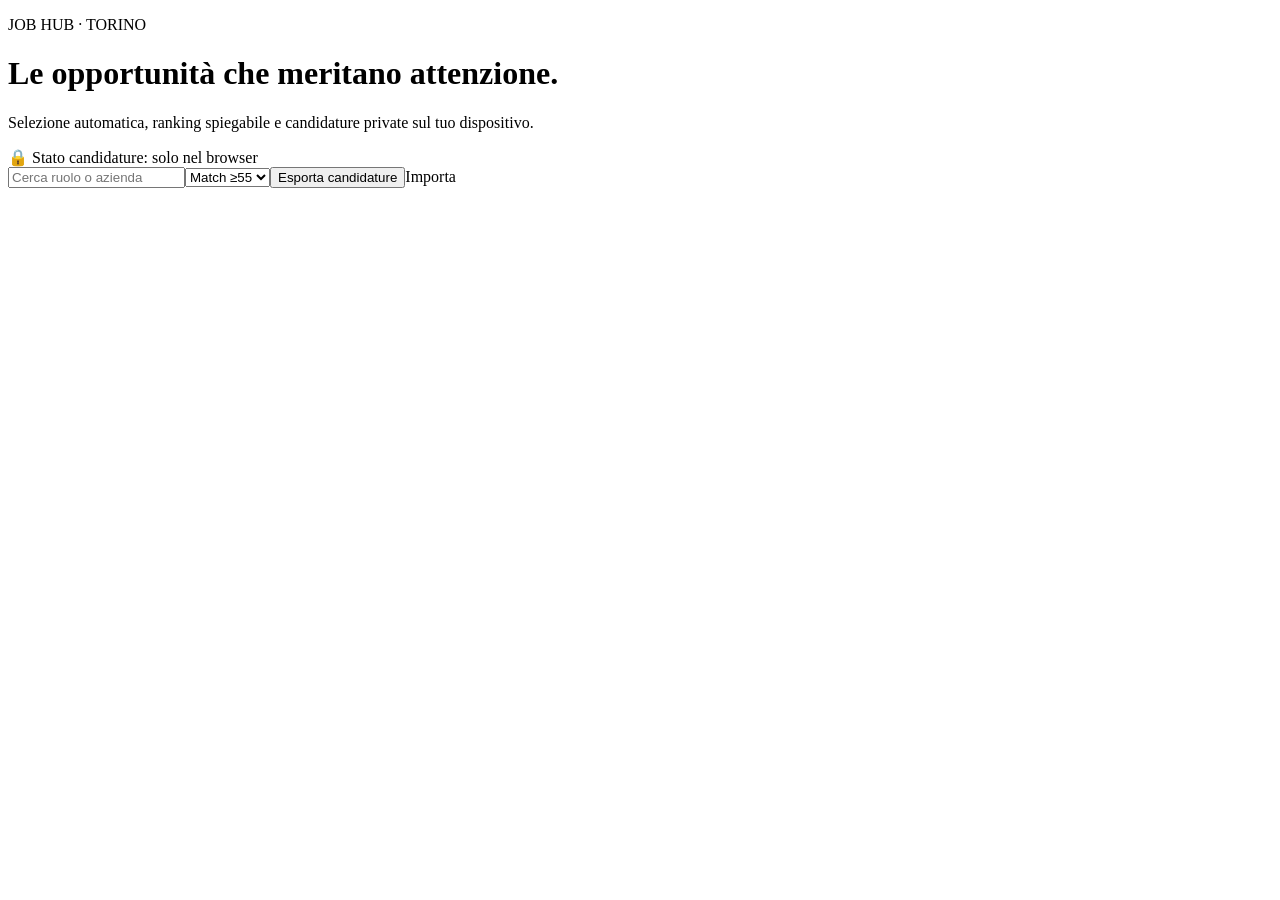
==== public/index.html @ 0459f6d6 "feat: add responsive Job Hub dashboard" ====
<!doctype html><html lang="it"><head><meta charset="utf-8"><meta name="viewport" content="width=device-width,initial-scale=1"><meta name="referrer" content="no-referrer"><meta http-equiv="Content-Security-Policy" content="default-src 'self'; style-src 'self'; script-src 'self'; img-src 'self' data:; connect-src 'self'"><title>Job Hub</title><link rel="stylesheet" href="styles.css"></head><body><main><header><div><p class="eyebrow">JOB HUB · TORINO</p><h1>Le opportunità che meritano attenzione.</h1><p>Selezione automatica, ranking spiegabile e candidature private sul tuo dispositivo.</p></div><div class="privacy">🔒 Stato candidature: solo nel browser</div></header><section id="stats" class="stats"></section><section class="toolbar"><input id="search" placeholder="Cerca ruolo o azienda"><select id="minScore"><option value="55">Match ≥55</option><option value="70">Match ≥70</option><option value="85">Match ≥85</option></select><button id="export">Esporta candidature</button><label class="button">Importa<input id="import" type="file" accept="application/json" hidden></label></section><section id="jobs" class="grid"></section><p id="empty" hidden>Nessuna opportunità con questi filtri.</p></main><script src="app.js"></script></body></html>
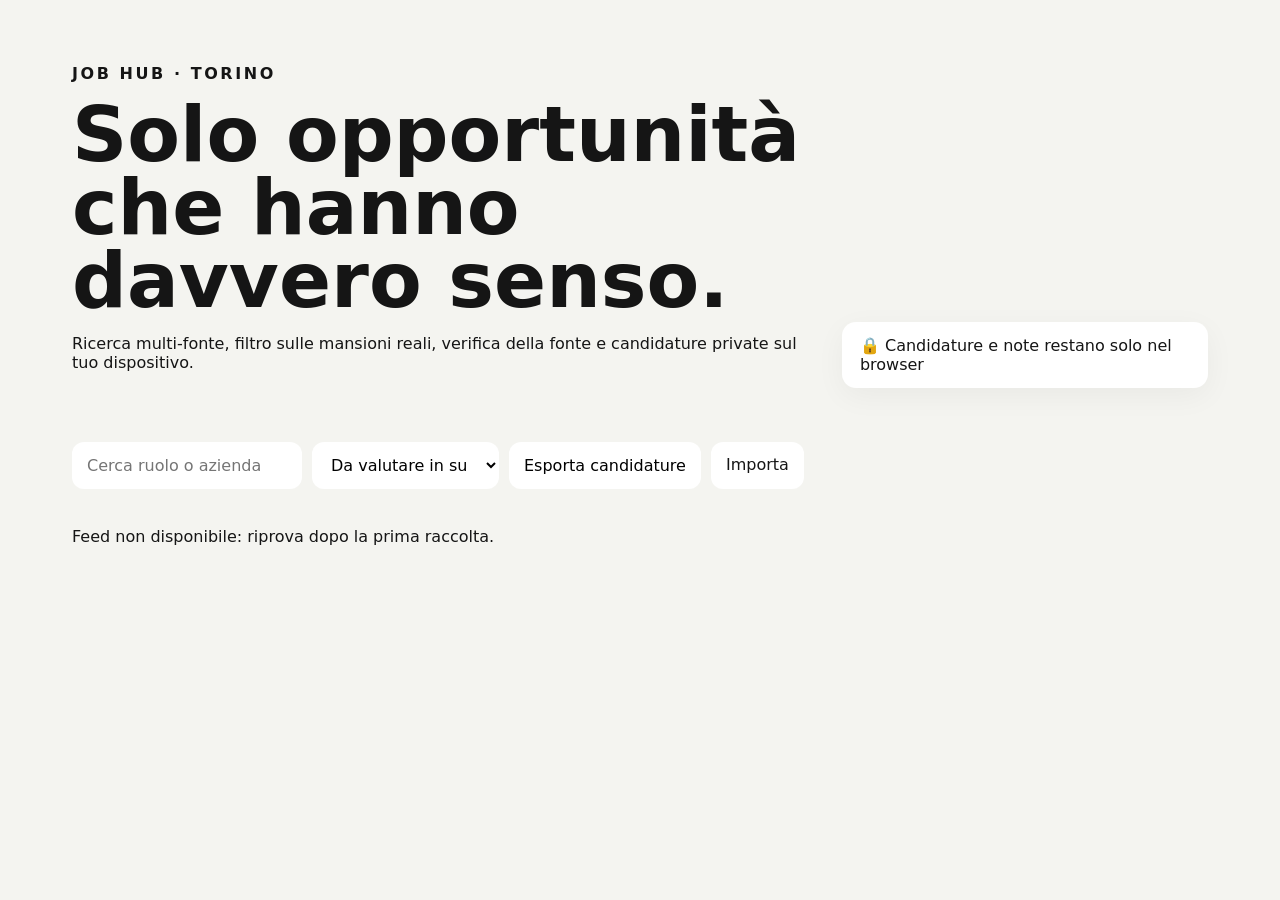
==== commit de4a255f: "ui: update dashboard for V2 match and verification signals" ====
--- a/public/index.html
+++ b/public/index.html
@@ -1 +1 @@
-<!doctype html><html lang="it"><head><meta charset="utf-8"><meta name="viewport" content="width=device-width,initial-scale=1"><meta name="referrer" content="no-referrer"><meta http-equiv="Content-Security-Policy" content="default-src 'self'; style-src 'self'; script-src 'self'; img-src 'self' data:; connect-src 'self'"><title>Job Hub</title><link rel="stylesheet" href="styles.css"></head><body><main><header><div><p class="eyebrow">JOB HUB · TORINO</p><h1>Le opportunità che meritano attenzione.</h1><p>Selezione automatica, ranking spiegabile e candidature private sul tuo dispositivo.</p></div><div class="privacy">🔒 Stato candidature: solo nel browser</div></header><section id="stats" class="stats"></section><section class="toolbar"><input id="search" placeholder="Cerca ruolo o azienda"><select id="minScore"><option value="55">Match ≥55</option><option value="70">Match ≥70</option><option value="85">Match ≥85</option></select><button id="export">Esporta candidature</button><label class="button">Importa<input id="import" type="file" accept="application/json" hidden></label></section><section id="jobs" class="grid"></section><p id="empty" hidden>Nessuna opportunità con questi filtri.</p></main><script src="app.js"></script></body></html>+<!doctype html><html lang="it"><head><meta charset="utf-8"><meta name="viewport" content="width=device-width,initial-scale=1"><meta name="referrer" content="no-referrer"><meta http-equiv="Content-Security-Policy" content="default-src 'self'; style-src 'self'; script-src 'self'; img-src 'self' data:; connect-src 'self'"><title>Job Hub</title><link rel="stylesheet" href="styles.css"></head><body><main><header><div><p class="eyebrow">JOB HUB · TORINO</p><h1>Solo opportunità che hanno davvero senso.</h1><p>Ricerca multi-fonte, filtro sulle mansioni reali, verifica della fonte e candidature private sul tuo dispositivo.</p></div><div class="privacy">🔒 Candidature e note restano solo nel browser</div></header><section id="stats" class="stats"></section><section class="toolbar"><input id="search" placeholder="Cerca ruolo o azienda"><select id="minScore"><option value="60">Da valutare in su</option><option value="75">Solo match forti</option><option value="85">Match ≥85</option></select><button id="export">Esporta candidature</button><label class="button">Importa<input id="import" type="file" accept="application/json" hidden></label></section><section id="jobs" class="grid"></section><p id="empty" hidden>Nessuna opportunità con questi filtri.</p></main><script src="app.js"></script></body></html>
--- a/public/styles.css
+++ b/public/styles.css
@@ -0,0 +1 @@
+:root{font-family:Inter,system-ui,sans-serif;color:#151515;background:#f4f4f0}*{box-sizing:border-box}body{margin:0}main{max-width:1180px;margin:auto;padding:48px 22px}header{display:flex;justify-content:space-between;gap:32px;align-items:end;margin-bottom:32px}h1{font-size:clamp(2.4rem,6vw,5rem);line-height:.95;max-width:850px;margin:.2em 0}.eyebrow{font-weight:800;letter-spacing:.16em}.privacy{background:#fff;padding:14px 18px;border-radius:14px;box-shadow:0 8px 30px #0000000c}.stats{display:grid;grid-template-columns:repeat(3,1fr);gap:12px}.stats div,article{background:#fff;border-radius:18px;padding:20px}.stats b{font-size:2rem;display:block}.stats span{opacity:.6}.toolbar{display:flex;gap:10px;flex-wrap:wrap;margin:22px 0}.toolbar input,.toolbar select,.toolbar button,.button{border:0;background:#fff;padding:13px 15px;border-radius:12px;font:inherit}.grid{display:grid;grid-template-columns:repeat(2,1fr);gap:14px}article h2{font-size:1.45rem;margin:.7em 0 .2em}article h3{margin:0;font-weight:500}.top{display:flex;justify-content:space-between;font-size:.8rem}.score{font-weight:800}.why{min-height:44px;opacity:.68}.actions{display:flex;gap:8px;flex-wrap:wrap}.actions a,.actions button,.actions select{padding:10px;border-radius:9px;border:1px solid #ddd;background:#fafafa;color:inherit;text-decoration:none}@media(max-width:700px){header{display:block}.privacy{margin-top:18px}.grid,.stats{grid-template-columns:1fr}main{padding-top:28px}}
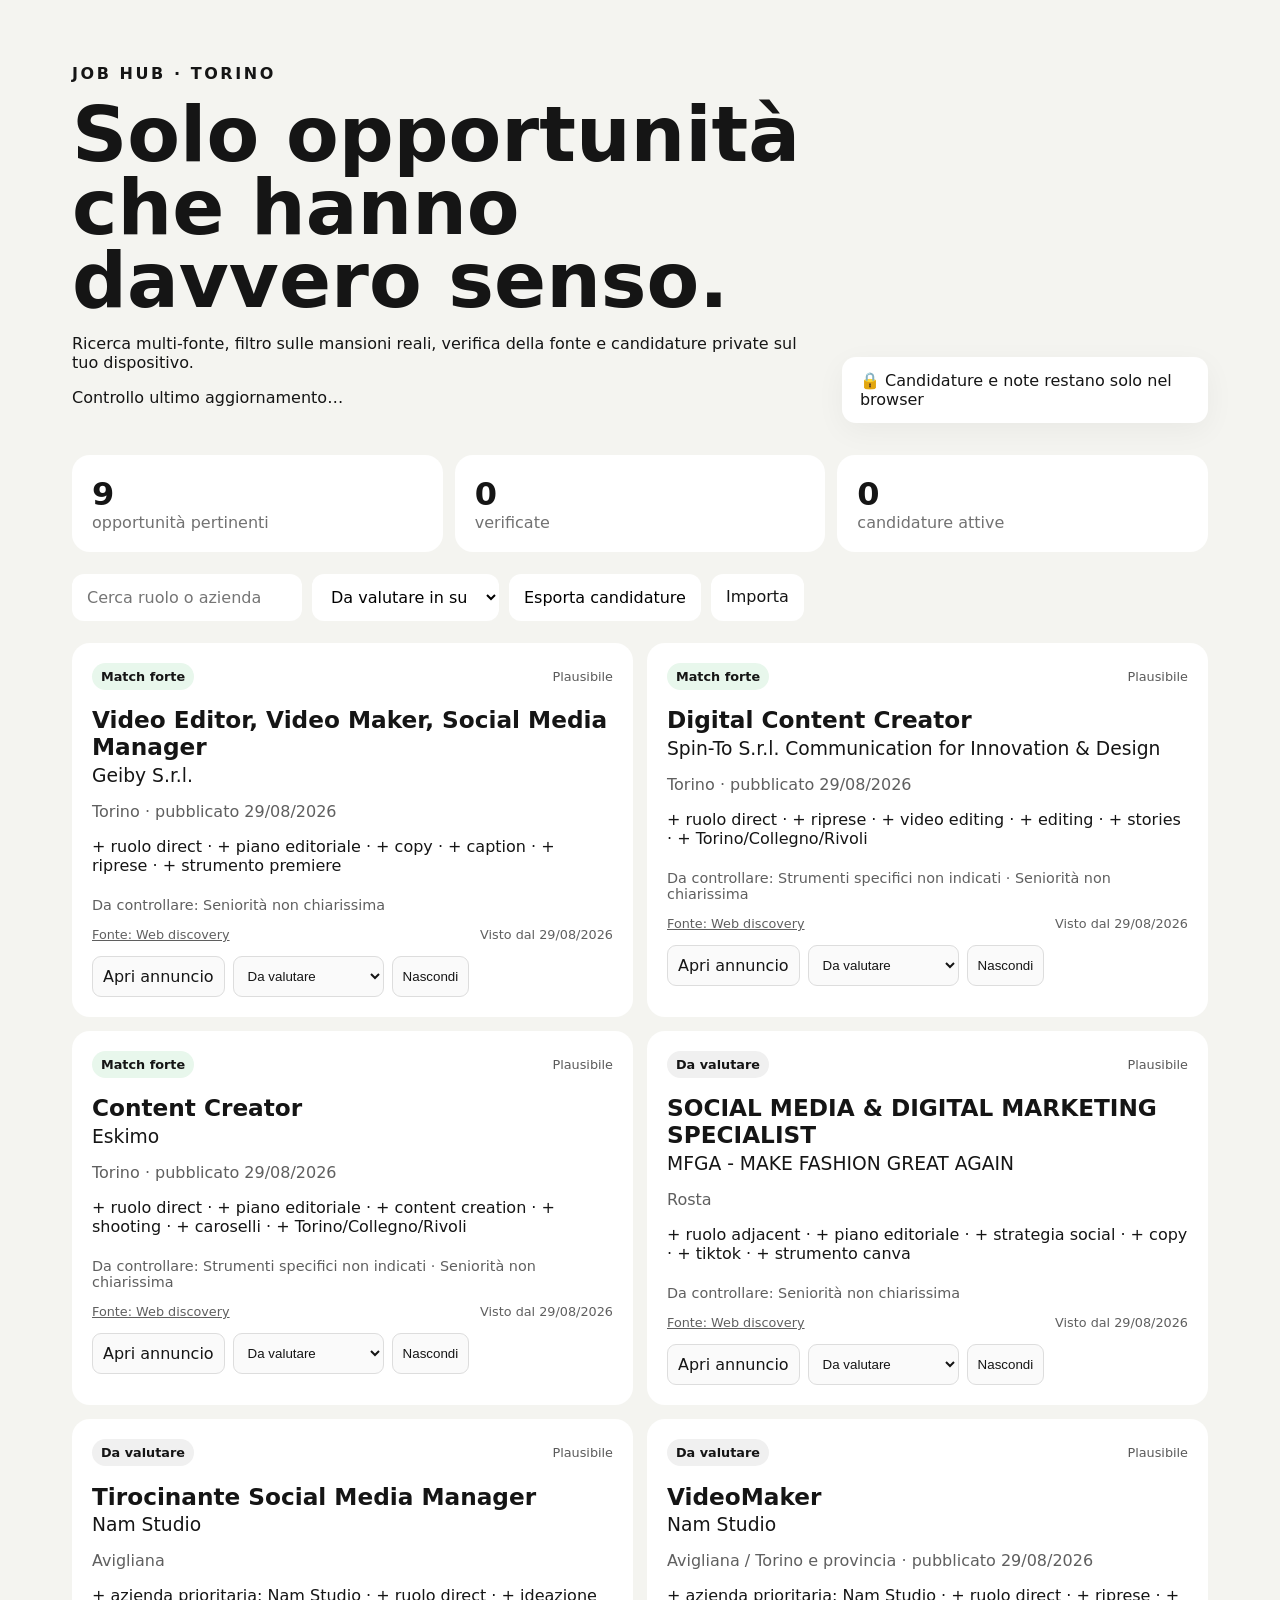
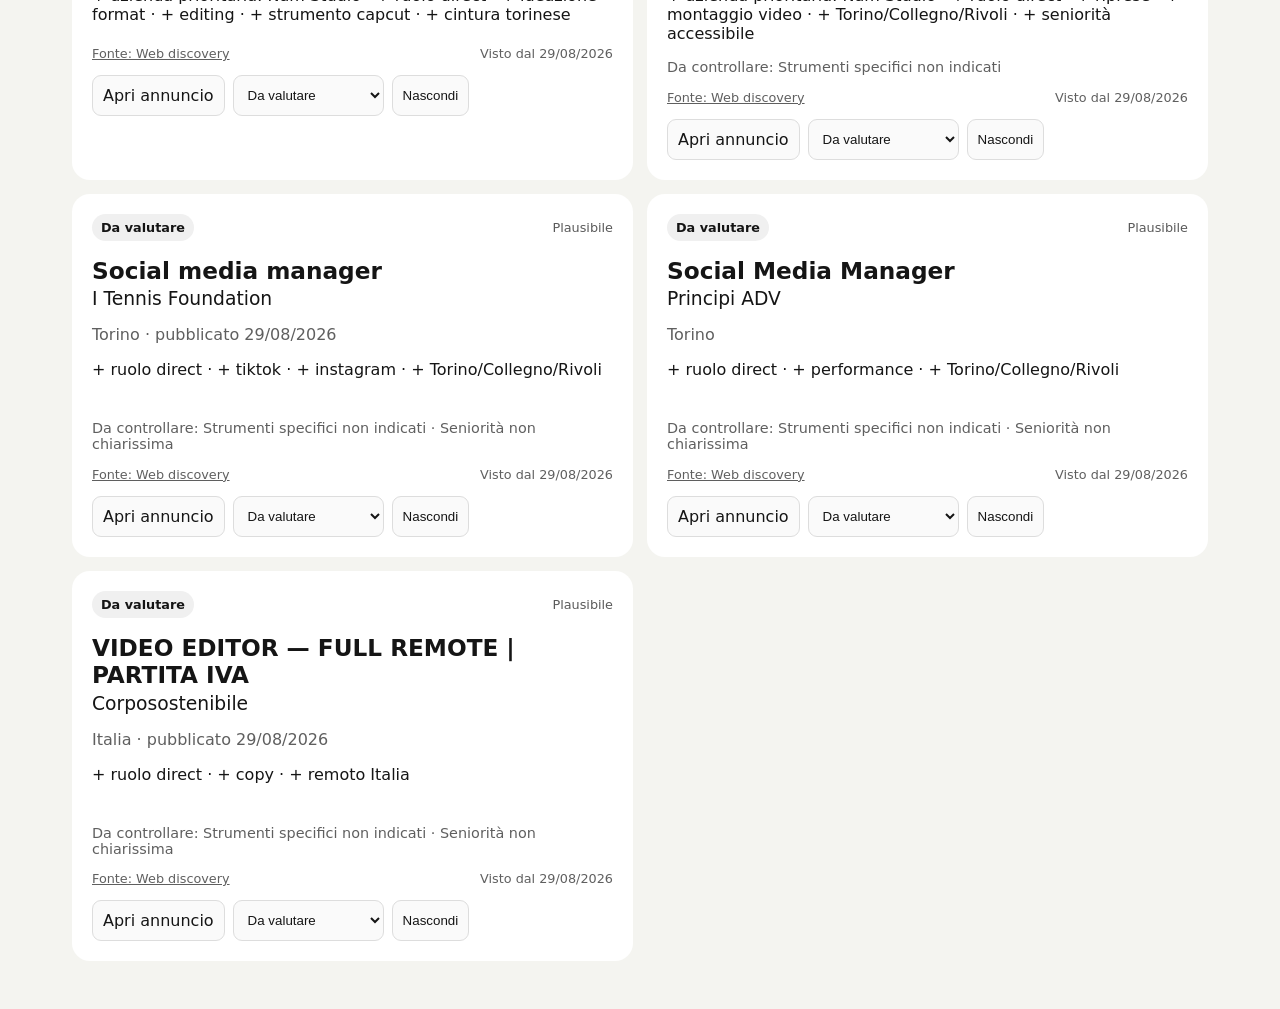
==== commit b104b4ed: "feat: add iPhone PWA shell and refresh status" ====
--- a/public/index.html
+++ b/public/index.html
@@ -1 +1 @@
-<!doctype html><html lang="it"><head><meta charset="utf-8"><meta name="viewport" content="width=device-width,initial-scale=1"><meta name="referrer" content="no-referrer"><meta http-equiv="Content-Security-Policy" content="default-src 'self'; style-src 'self'; script-src 'self'; img-src 'self' data:; connect-src 'self'"><title>Job Hub</title><link rel="stylesheet" href="styles.css"></head><body><main><header><div><p class="eyebrow">JOB HUB · TORINO</p><h1>Solo opportunità che hanno davvero senso.</h1><p>Ricerca multi-fonte, filtro sulle mansioni reali, verifica della fonte e candidature private sul tuo dispositivo.</p></div><div class="privacy">🔒 Candidature e note restano solo nel browser</div></header><section id="stats" class="stats"></section><section class="toolbar"><input id="search" placeholder="Cerca ruolo o azienda"><select id="minScore"><option value="60">Da valutare in su</option><option value="75">Solo match forti</option><option value="85">Match ≥85</option></select><button id="export">Esporta candidature</button><label class="button">Importa<input id="import" type="file" accept="application/json" hidden></label></section><section id="jobs" class="grid"></section><p id="empty" hidden>Nessuna opportunità con questi filtri.</p></main><script src="app.js"></script></body></html>+<!doctype html><html lang="it"><head><meta charset="utf-8"><meta name="viewport" content="width=device-width,initial-scale=1,viewport-fit=cover"><meta name="referrer" content="no-referrer"><meta name="theme-color" content="#f4f4f0"><meta name="apple-mobile-web-app-capable" content="yes"><meta name="apple-mobile-web-app-status-bar-style" content="default"><meta name="apple-mobile-web-app-title" content="Job Hub"><meta http-equiv="Content-Security-Policy" content="default-src 'self'; style-src 'self'; script-src 'self'; img-src 'self' data:; connect-src 'self'; manifest-src 'self'"><title>Job Hub</title><link rel="manifest" href="manifest.webmanifest"><link rel="icon" href="icon.svg" type="image/svg+xml"><link rel="stylesheet" href="styles.css"></head><body><main><header><div><p class="eyebrow">JOB HUB · TORINO</p><h1>Solo opportunità che hanno davvero senso.</h1><p>Ricerca multi-fonte, filtro sulle mansioni reali, verifica della fonte e candidature private sul tuo dispositivo.</p><p id="refreshStatus" class="refresh-status" aria-live="polite">Controllo ultimo aggiornamento…</p></div><div class="privacy">🔒 Candidature e note restano solo nel browser</div></header><section id="stats" class="stats"></section><section class="toolbar"><input id="search" placeholder="Cerca ruolo o azienda" aria-label="Cerca ruolo o azienda"><select id="minScore" aria-label="Filtra per qualità del match"><option value="60">Da valutare in su</option><option value="75">Solo match forti</option><option value="85">Match ≥85</option></select><button id="export">Esporta candidature</button><label class="button">Importa<input id="import" type="file" accept="application/json" hidden></label></section><section id="jobs" class="grid"></section><p id="empty" hidden>Nessuna opportunità con questi filtri.</p></main><script src="app.js"></script></body></html>
--- a/public/styles.css
+++ b/public/styles.css
@@ -1 +1 @@
-:root{font-family:Inter,system-ui,sans-serif;color:#151515;background:#f4f4f0}*{box-sizing:border-box}body{margin:0}main{max-width:1180px;margin:auto;padding:48px 22px}header{display:flex;justify-content:space-between;gap:32px;align-items:end;margin-bottom:32px}h1{font-size:clamp(2.4rem,6vw,5rem);line-height:.95;max-width:850px;margin:.2em 0}.eyebrow{font-weight:800;letter-spacing:.16em}.privacy{background:#fff;padding:14px 18px;border-radius:14px;box-shadow:0 8px 30px #0000000c}.stats{display:grid;grid-template-columns:repeat(3,1fr);gap:12px}.stats div,article{background:#fff;border-radius:18px;padding:20px}.stats b{font-size:2rem;display:block}.stats span{opacity:.6}.toolbar{display:flex;gap:10px;flex-wrap:wrap;margin:22px 0}.toolbar input,.toolbar select,.toolbar button,.button{border:0;background:#fff;padding:13px 15px;border-radius:12px;font:inherit}.grid{display:grid;grid-template-columns:repeat(2,1fr);gap:14px}article h2{font-size:1.45rem;margin:.7em 0 .2em}article h3{margin:0;font-weight:500}.top{display:flex;justify-content:space-between;font-size:.8rem}.score{font-weight:800}.why{min-height:44px;opacity:.68}.actions{display:flex;gap:8px;flex-wrap:wrap}.actions a,.actions button,.actions select{padding:10px;border-radius:9px;border:1px solid #ddd;background:#fafafa;color:inherit;text-decoration:none}@media(max-width:700px){header{display:block}.privacy{margin-top:18px}.grid,.stats{grid-template-columns:1fr}main{padding-top:28px}}+:root{font-family:Inter,system-ui,sans-serif;color:#151515;background:#f4f4f0}*{box-sizing:border-box}body{margin:0}main{max-width:1180px;margin:auto;padding:48px 22px}header{display:flex;justify-content:space-between;gap:32px;align-items:end;margin-bottom:32px}h1{font-size:clamp(2.4rem,6vw,5rem);line-height:.95;max-width:850px;margin:.2em 0}.eyebrow{font-weight:800;letter-spacing:.16em}.privacy{background:#fff;padding:14px 18px;border-radius:14px;box-shadow:0 8px 30px #0000000c}.stats{display:grid;grid-template-columns:repeat(3,1fr);gap:12px}.stats div,article{background:#fff;border-radius:18px;padding:20px}.stats b{font-size:2rem;display:block}.stats span{opacity:.6}.toolbar{display:flex;gap:10px;flex-wrap:wrap;margin:22px 0}.toolbar input,.toolbar select,.toolbar button,.button{border:0;background:#fff;padding:13px 15px;border-radius:12px;font:inherit}.grid{display:grid;grid-template-columns:repeat(2,1fr);gap:14px}article h2{font-size:1.45rem;margin:.7em 0 .2em}article h3{margin:0;font-weight:500}.top,.source-row{display:flex;justify-content:space-between;gap:10px;align-items:center;font-size:.8rem}.badge{font-weight:800;background:#f0f0f0;border-radius:999px;padding:6px 9px}.badge.strong{background:#e8f7ec}.verify{opacity:.7}.meta,.gaps,.source-row{opacity:.68}.why{min-height:44px}.gaps{font-size:.9rem}.source-row{margin:14px 0}.source{color:inherit}.actions{display:flex;gap:8px;flex-wrap:wrap}.actions a,.actions button,.actions select{padding:10px;border-radius:9px;border:1px solid #ddd;background:#fafafa;color:inherit;text-decoration:none}@media(max-width:700px){header{display:block}.privacy{margin-top:18px}.grid,.stats{grid-template-columns:1fr}main{padding-top:28px}.source-row{align-items:flex-start;flex-direction:column}}
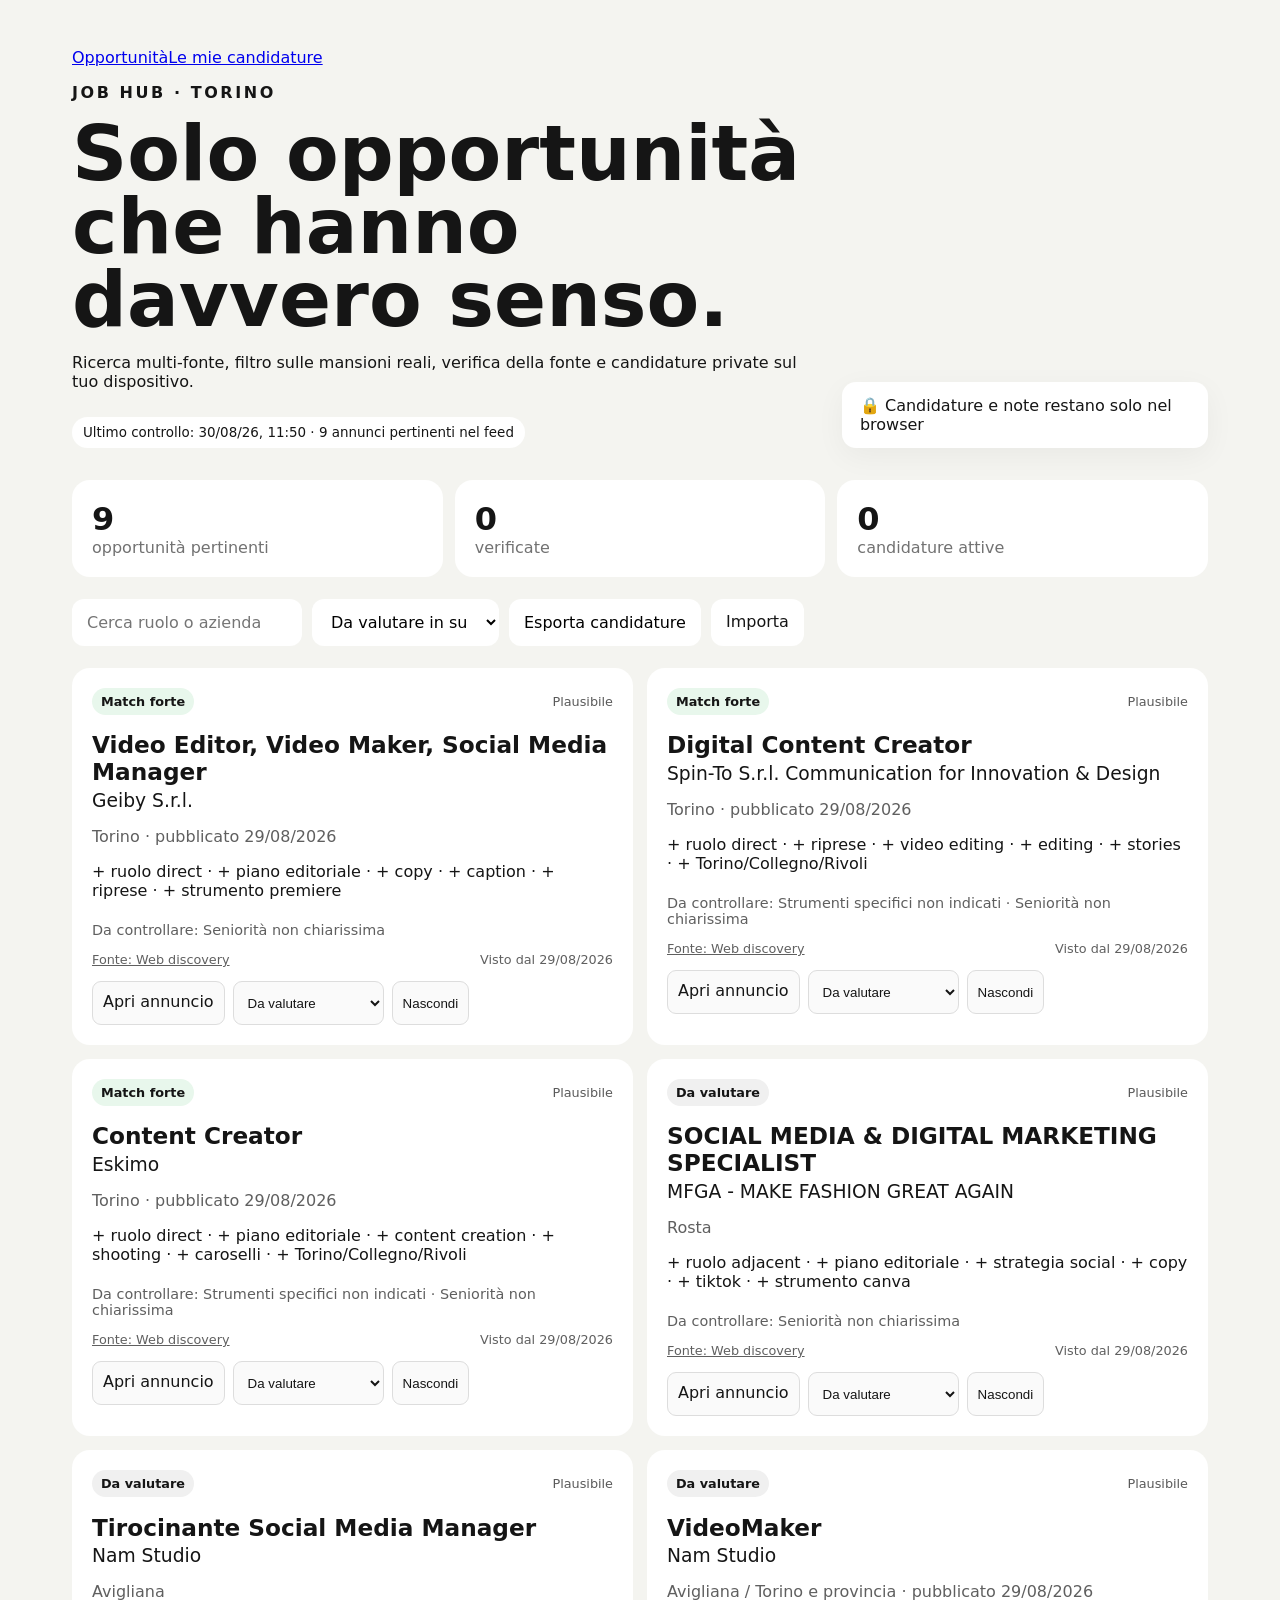
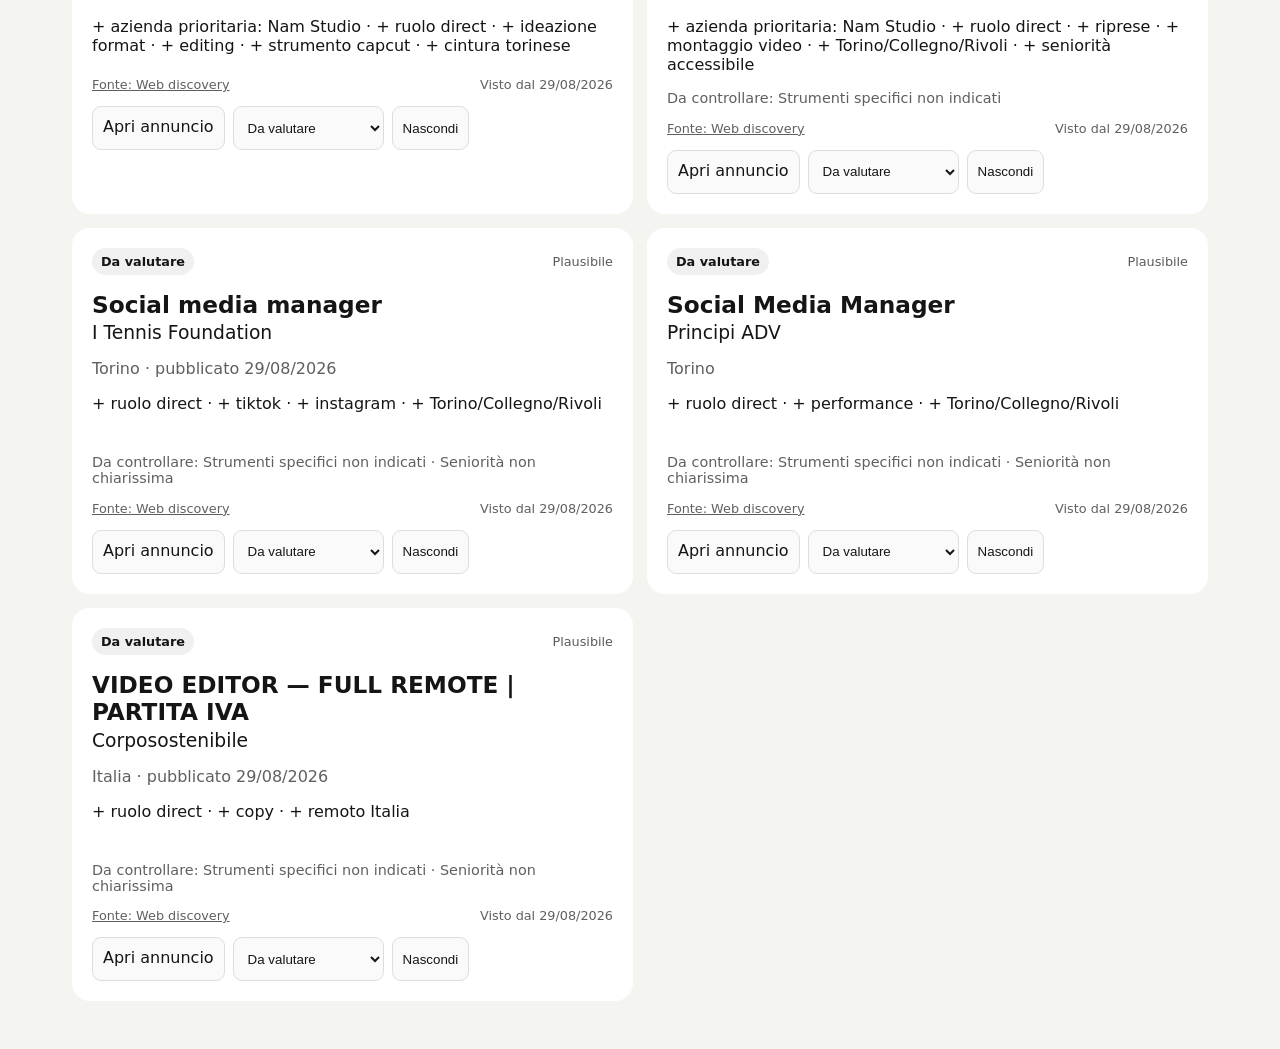
==== commit 4faff00d: "feat: add applications navigation" ====
--- a/public/index.html
+++ b/public/index.html
@@ -1 +1 @@
-<!doctype html><html lang="it"><head><meta charset="utf-8"><meta name="viewport" content="width=device-width,initial-scale=1,viewport-fit=cover"><meta name="referrer" content="no-referrer"><meta name="theme-color" content="#f4f4f0"><meta name="apple-mobile-web-app-capable" content="yes"><meta name="apple-mobile-web-app-status-bar-style" content="default"><meta name="apple-mobile-web-app-title" content="Job Hub"><meta http-equiv="Content-Security-Policy" content="default-src 'self'; style-src 'self'; script-src 'self'; img-src 'self' data:; connect-src 'self'; manifest-src 'self'"><title>Job Hub</title><link rel="manifest" href="manifest.webmanifest"><link rel="icon" href="icon.svg" type="image/svg+xml"><link rel="stylesheet" href="styles.css"></head><body><main><header><div><p class="eyebrow">JOB HUB · TORINO</p><h1>Solo opportunità che hanno davvero senso.</h1><p>Ricerca multi-fonte, filtro sulle mansioni reali, verifica della fonte e candidature private sul tuo dispositivo.</p><p id="refreshStatus" class="refresh-status" aria-live="polite">Controllo ultimo aggiornamento…</p></div><div class="privacy">🔒 Candidature e note restano solo nel browser</div></header><section id="stats" class="stats"></section><section class="toolbar"><input id="search" placeholder="Cerca ruolo o azienda" aria-label="Cerca ruolo o azienda"><select id="minScore" aria-label="Filtra per qualità del match"><option value="60">Da valutare in su</option><option value="75">Solo match forti</option><option value="85">Match ≥85</option></select><button id="export">Esporta candidature</button><label class="button">Importa<input id="import" type="file" accept="application/json" hidden></label></section><section id="jobs" class="grid"></section><p id="empty" hidden>Nessuna opportunità con questi filtri.</p></main><script src="app.js"></script></body></html>+<!doctype html><html lang="it"><head><meta charset="utf-8"><meta name="viewport" content="width=device-width,initial-scale=1,viewport-fit=cover"><meta name="referrer" content="no-referrer"><meta name="theme-color" content="#f4f4f0"><meta name="apple-mobile-web-app-capable" content="yes"><meta name="apple-mobile-web-app-status-bar-style" content="default"><meta name="apple-mobile-web-app-title" content="Job Hub"><meta http-equiv="Content-Security-Policy" content="default-src 'self'; style-src 'self'; script-src 'self'; img-src 'self' data:; connect-src 'self'; manifest-src 'self'"><title>Job Hub</title><link rel="manifest" href="manifest.webmanifest"><link rel="icon" href="icon.svg" type="image/svg+xml"><link rel="stylesheet" href="styles.css"></head><body><main><nav class="app-nav"><a class="active" href="./">Opportunità</a><a href="candidature.html">Le mie candidature</a></nav><header><div><p class="eyebrow">JOB HUB · TORINO</p><h1>Solo opportunità che hanno davvero senso.</h1><p>Ricerca multi-fonte, filtro sulle mansioni reali, verifica della fonte e candidature private sul tuo dispositivo.</p><p id="refreshStatus" class="refresh-status" aria-live="polite">Controllo ultimo aggiornamento…</p></div><div class="privacy">🔒 Candidature e note restano solo nel browser</div></header><section id="stats" class="stats"></section><section class="toolbar"><input id="search" placeholder="Cerca ruolo o azienda" aria-label="Cerca ruolo o azienda"><select id="minScore" aria-label="Filtra per qualità del match"><option value="60">Da valutare in su</option><option value="75">Solo match forti</option><option value="85">Match ≥85</option></select><button id="export">Esporta candidature</button><label class="button">Importa<input id="import" type="file" accept="application/json" hidden></label></section><section id="jobs" class="grid"></section><p id="empty" hidden>Nessuna opportunità con questi filtri.</p></main><script src="app.js?v=3"></script></body></html>
--- a/public/styles.css
+++ b/public/styles.css
@@ -1 +1 @@
-:root{font-family:Inter,system-ui,sans-serif;color:#151515;background:#f4f4f0}*{box-sizing:border-box}body{margin:0}main{max-width:1180px;margin:auto;padding:48px 22px}header{display:flex;justify-content:space-between;gap:32px;align-items:end;margin-bottom:32px}h1{font-size:clamp(2.4rem,6vw,5rem);line-height:.95;max-width:850px;margin:.2em 0}.eyebrow{font-weight:800;letter-spacing:.16em}.privacy{background:#fff;padding:14px 18px;border-radius:14px;box-shadow:0 8px 30px #0000000c}.stats{display:grid;grid-template-columns:repeat(3,1fr);gap:12px}.stats div,article{background:#fff;border-radius:18px;padding:20px}.stats b{font-size:2rem;display:block}.stats span{opacity:.6}.toolbar{display:flex;gap:10px;flex-wrap:wrap;margin:22px 0}.toolbar input,.toolbar select,.toolbar button,.button{border:0;background:#fff;padding:13px 15px;border-radius:12px;font:inherit}.grid{display:grid;grid-template-columns:repeat(2,1fr);gap:14px}article h2{font-size:1.45rem;margin:.7em 0 .2em}article h3{margin:0;font-weight:500}.top,.source-row{display:flex;justify-content:space-between;gap:10px;align-items:center;font-size:.8rem}.badge{font-weight:800;background:#f0f0f0;border-radius:999px;padding:6px 9px}.badge.strong{background:#e8f7ec}.verify{opacity:.7}.meta,.gaps,.source-row{opacity:.68}.why{min-height:44px}.gaps{font-size:.9rem}.source-row{margin:14px 0}.source{color:inherit}.actions{display:flex;gap:8px;flex-wrap:wrap}.actions a,.actions button,.actions select{padding:10px;border-radius:9px;border:1px solid #ddd;background:#fafafa;color:inherit;text-decoration:none}@media(max-width:700px){header{display:block}.privacy{margin-top:18px}.grid,.stats{grid-template-columns:1fr}main{padding-top:28px}.source-row{align-items:flex-start;flex-direction:column}}+:root{font-family:Inter,system-ui,-apple-system,sans-serif;color:#151515;background:#f4f4f0}*{box-sizing:border-box}body{margin:0;padding-top:env(safe-area-inset-top);padding-bottom:env(safe-area-inset-bottom)}main{max-width:1180px;margin:auto;padding:48px 22px}header{display:flex;justify-content:space-between;gap:32px;align-items:end;margin-bottom:32px}h1{font-size:clamp(2.4rem,6vw,5rem);line-height:.95;max-width:850px;margin:.2em 0}.eyebrow{font-weight:800;letter-spacing:.16em}.privacy{background:#fff;padding:14px 18px;border-radius:14px;box-shadow:0 8px 30px #0000000c}.refresh-status{display:inline-block;margin:10px 0 0;padding:8px 11px;background:#fff;border-radius:999px;font-size:.84rem}.stats{display:grid;grid-template-columns:repeat(3,1fr);gap:12px}.stats div,article{background:#fff;border-radius:18px;padding:20px}.stats b{font-size:2rem;display:block}.stats span{opacity:.6}.toolbar{display:flex;gap:10px;flex-wrap:wrap;margin:22px 0}.toolbar input,.toolbar select,.toolbar button,.button{border:0;background:#fff;padding:13px 15px;border-radius:12px;font:inherit;min-height:44px}.grid{display:grid;grid-template-columns:repeat(2,1fr);gap:14px}article h2{font-size:1.45rem;margin:.7em 0 .2em}article h3{margin:0;font-weight:500}.top,.source-row{display:flex;justify-content:space-between;gap:10px;align-items:center;font-size:.8rem}.badge{font-weight:800;background:#f0f0f0;border-radius:999px;padding:6px 9px}.badge.strong{background:#e8f7ec}.verify{opacity:.7}.meta,.gaps,.source-row{opacity:.68}.why{min-height:44px}.gaps{font-size:.9rem}.source-row{margin:14px 0}.source{color:inherit}.actions{display:flex;gap:8px;flex-wrap:wrap}.actions a,.actions button,.actions select{padding:10px;border-radius:9px;border:1px solid #ddd;background:#fafafa;color:inherit;text-decoration:none;min-height:44px}@media(max-width:700px){header{display:block}.privacy{margin-top:18px}.grid,.stats{grid-template-columns:1fr}main{padding:24px max(16px,env(safe-area-inset-right)) 28px max(16px,env(safe-area-inset-left))}h1{font-size:clamp(2.35rem,12vw,4rem)}.source-row{align-items:flex-start;flex-direction:column}.toolbar{display:grid;grid-template-columns:1fr 1fr}.toolbar input,.toolbar select{grid-column:1/-1;width:100%;font-size:16px}.toolbar button,.button{text-align:center}.actions{display:grid;grid-template-columns:1fr 1fr}.actions a{display:flex;align-items:center;justify-content:center}.actions select{grid-column:1/-1;width:100%;font-size:16px}.top{align-items:flex-start}.refresh-status{border-radius:12px;line-height:1.35}}
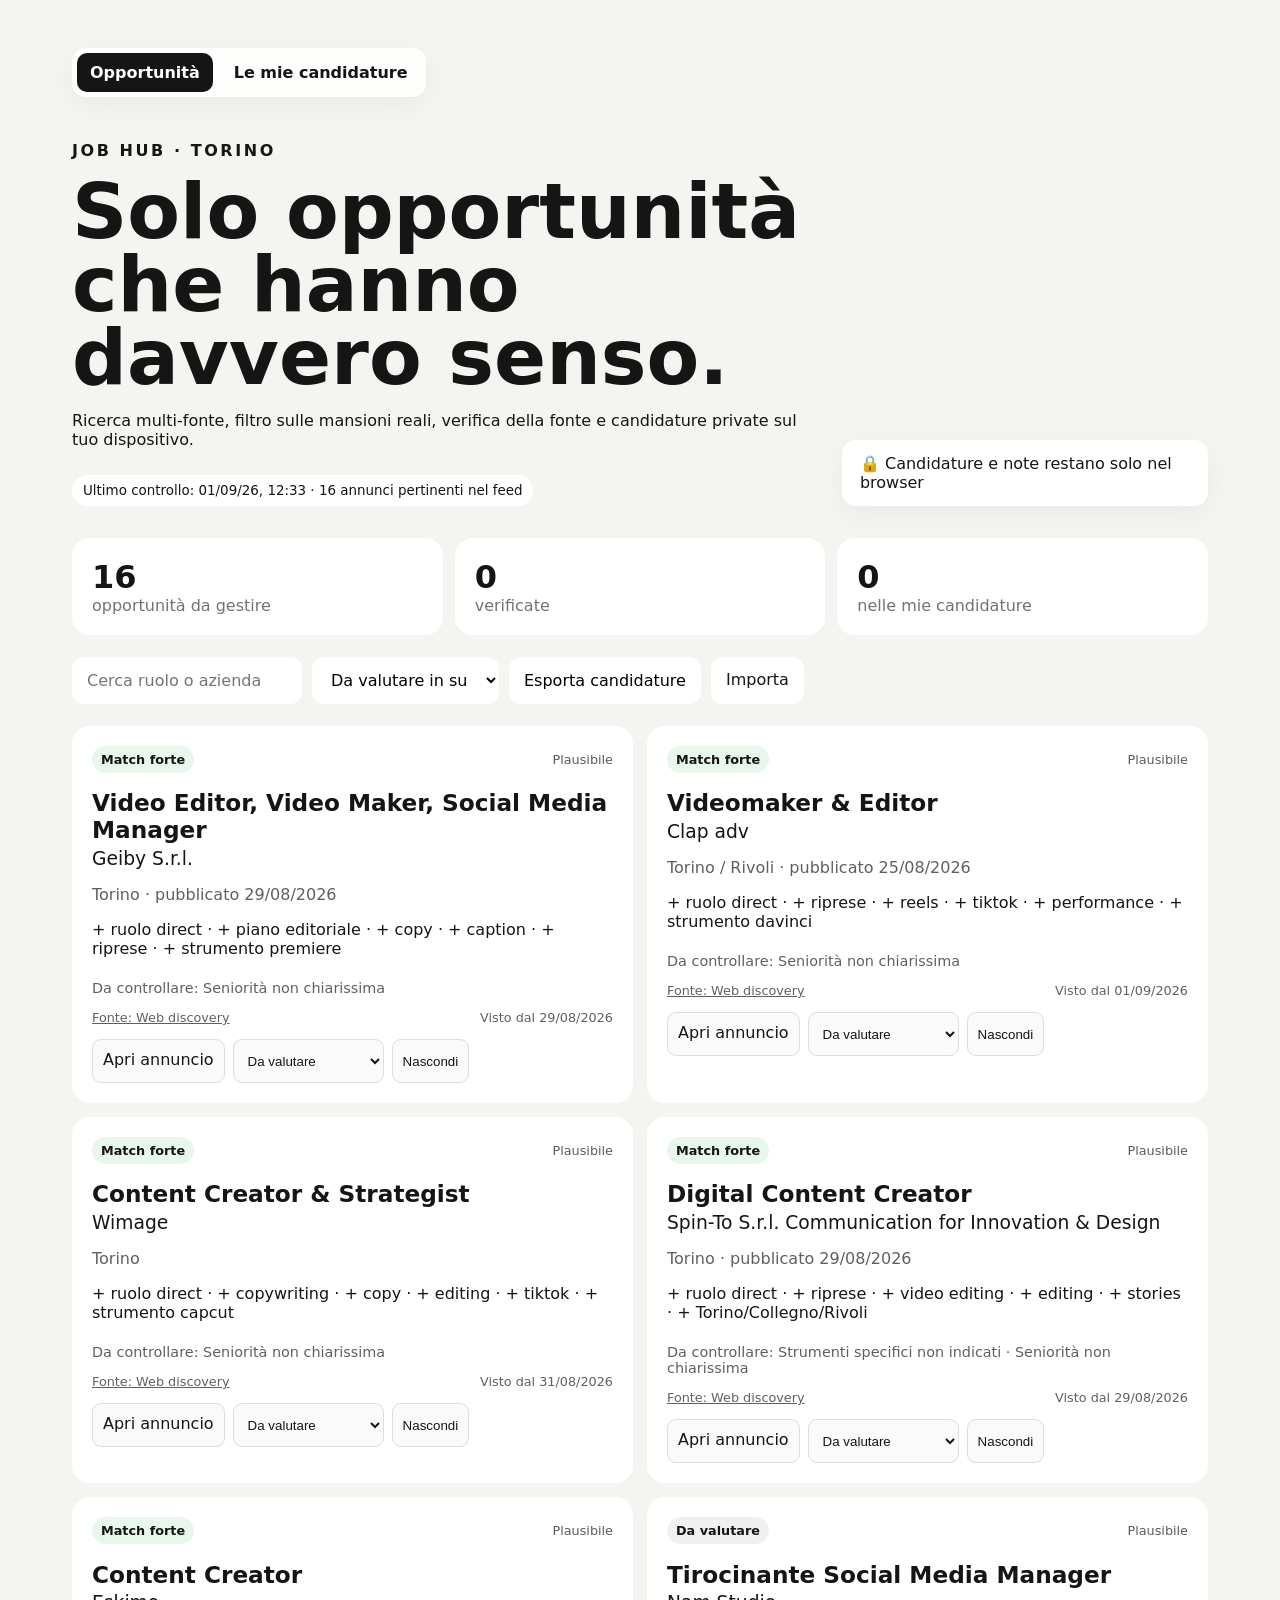
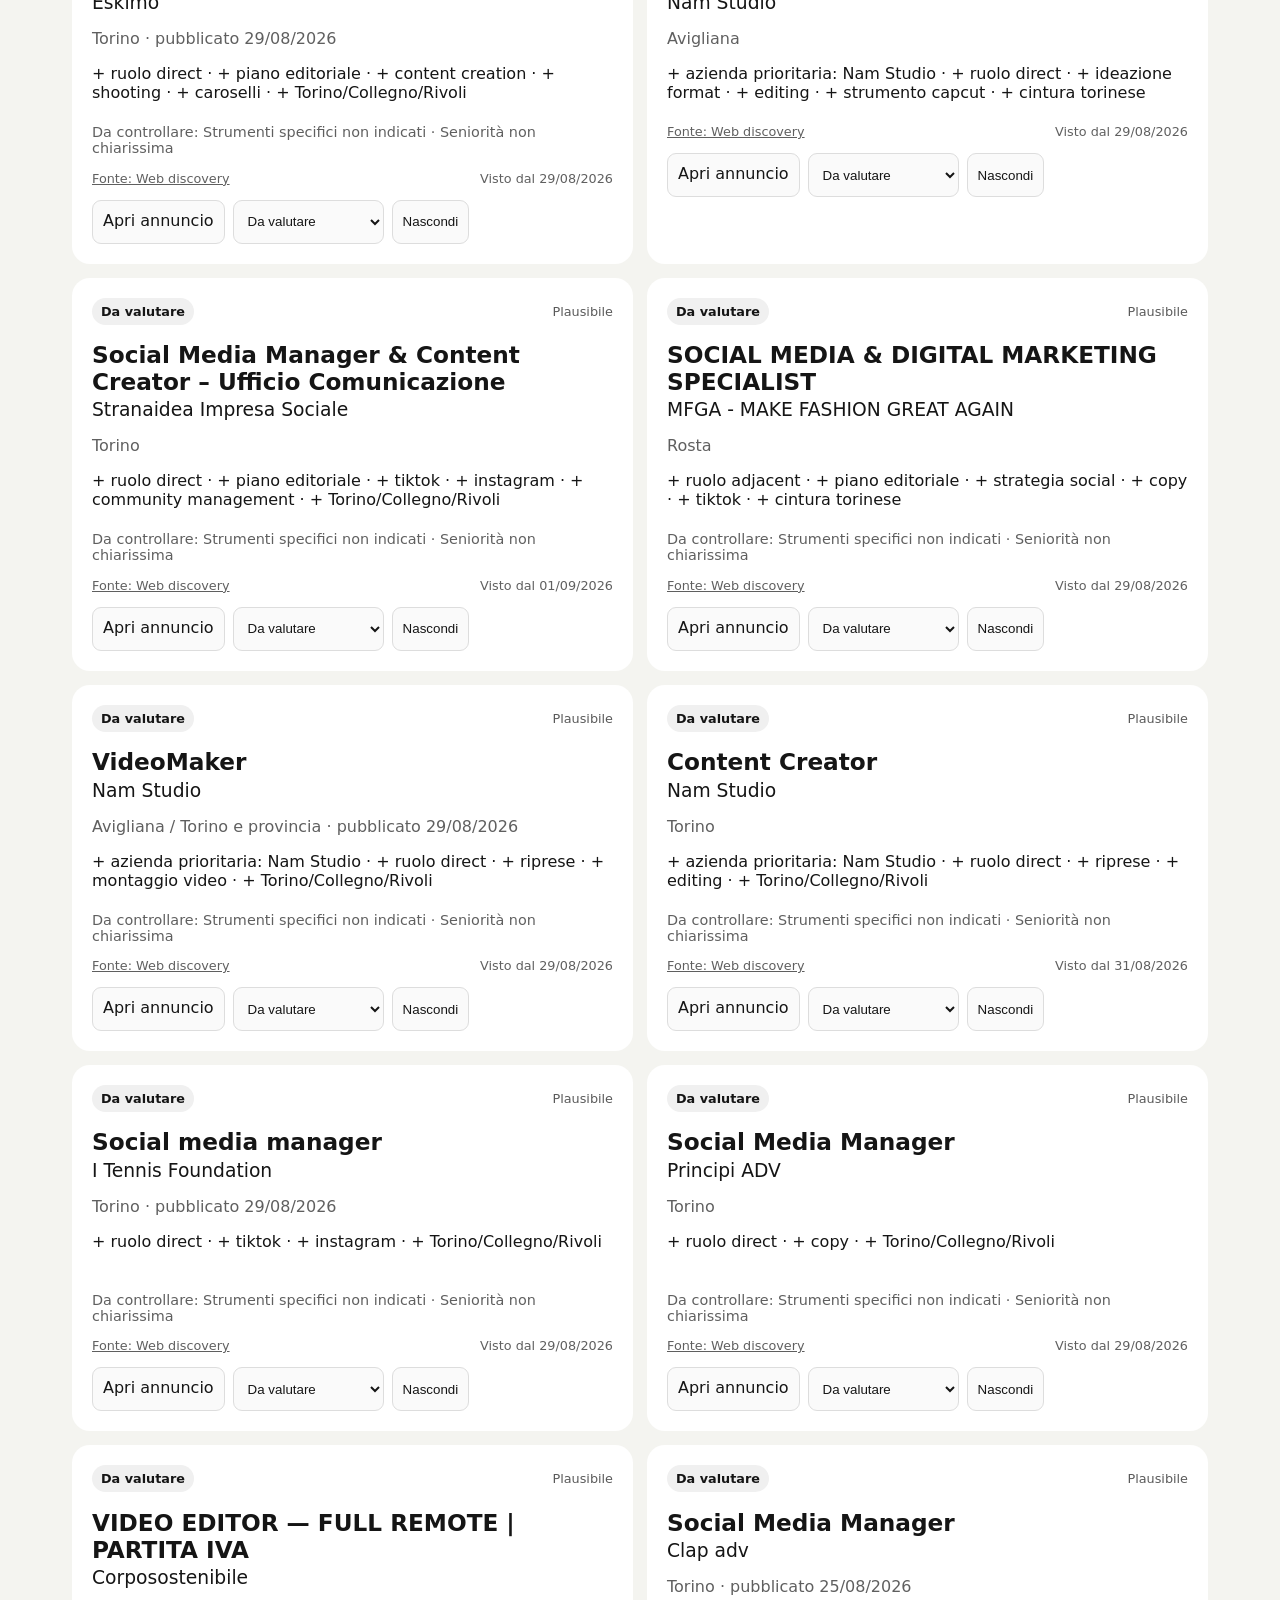
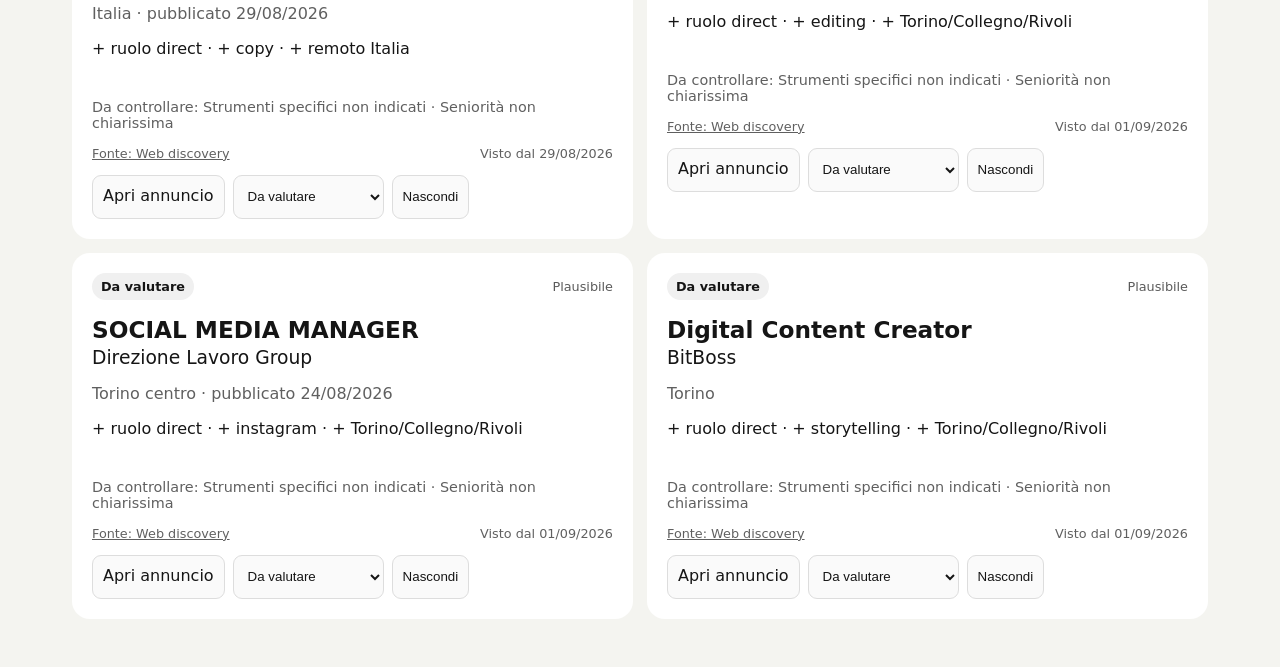
==== commit 23e310ed: "chore: bump home script version" ====
--- a/public/index.html
+++ b/public/index.html
@@ -1 +1 @@
-<!doctype html><html lang="it"><head><meta charset="utf-8"><meta name="viewport" content="width=device-width,initial-scale=1,viewport-fit=cover"><meta name="referrer" content="no-referrer"><meta name="theme-color" content="#f4f4f0"><meta name="apple-mobile-web-app-capable" content="yes"><meta name="apple-mobile-web-app-status-bar-style" content="default"><meta name="apple-mobile-web-app-title" content="Job Hub"><meta http-equiv="Content-Security-Policy" content="default-src 'self'; style-src 'self'; script-src 'self'; img-src 'self' data:; connect-src 'self'; manifest-src 'self'"><title>Job Hub</title><link rel="manifest" href="manifest.webmanifest"><link rel="icon" href="icon.svg" type="image/svg+xml"><link rel="stylesheet" href="styles.css"></head><body><main><nav class="app-nav"><a class="active" href="./">Opportunità</a><a href="candidature.html">Le mie candidature</a></nav><header><div><p class="eyebrow">JOB HUB · TORINO</p><h1>Solo opportunità che hanno davvero senso.</h1><p>Ricerca multi-fonte, filtro sulle mansioni reali, verifica della fonte e candidature private sul tuo dispositivo.</p><p id="refreshStatus" class="refresh-status" aria-live="polite">Controllo ultimo aggiornamento…</p></div><div class="privacy">🔒 Candidature e note restano solo nel browser</div></header><section id="stats" class="stats"></section><section class="toolbar"><input id="search" placeholder="Cerca ruolo o azienda" aria-label="Cerca ruolo o azienda"><select id="minScore" aria-label="Filtra per qualità del match"><option value="60">Da valutare in su</option><option value="75">Solo match forti</option><option value="85">Match ≥85</option></select><button id="export">Esporta candidature</button><label class="button">Importa<input id="import" type="file" accept="application/json" hidden></label></section><section id="jobs" class="grid"></section><p id="empty" hidden>Nessuna opportunità con questi filtri.</p></main><script src="app.js?v=3"></script></body></html>+<!doctype html><html lang="it"><head><meta charset="utf-8"><meta name="viewport" content="width=device-width,initial-scale=1,viewport-fit=cover"><meta name="referrer" content="no-referrer"><meta name="theme-color" content="#f4f4f0"><meta name="apple-mobile-web-app-capable" content="yes"><meta name="apple-mobile-web-app-status-bar-style" content="default"><meta name="apple-mobile-web-app-title" content="Job Hub"><meta http-equiv="Content-Security-Policy" content="default-src 'self'; style-src 'self'; script-src 'self'; img-src 'self' data:; connect-src 'self'; manifest-src 'self'"><title>Job Hub</title><link rel="manifest" href="manifest.webmanifest"><link rel="icon" href="icon.svg" type="image/svg+xml"><link rel="stylesheet" href="styles.css"></head><body><main><nav class="app-nav"><a class="active" href="./">Opportunità</a><a href="candidature.html">Le mie candidature</a></nav><header><div><p class="eyebrow">JOB HUB · TORINO</p><h1>Solo opportunità che hanno davvero senso.</h1><p>Ricerca multi-fonte, filtro sulle mansioni reali, verifica della fonte e candidature private sul tuo dispositivo.</p><p id="refreshStatus" class="refresh-status" aria-live="polite">Controllo ultimo aggiornamento…</p></div><div class="privacy">🔒 Candidature e note restano solo nel browser</div></header><section id="stats" class="stats"></section><section class="toolbar"><input id="search" placeholder="Cerca ruolo o azienda" aria-label="Cerca ruolo o azienda"><select id="minScore" aria-label="Filtra per qualità del match"><option value="60">Da valutare in su</option><option value="75">Solo match forti</option><option value="85">Match ≥85</option></select><button id="export">Esporta candidature</button><label class="button">Importa<input id="import" type="file" accept="application/json" hidden></label></section><section id="jobs" class="grid"></section><p id="empty" hidden>Nessuna opportunità con questi filtri.</p></main><script src="app.js?v=4"></script></body></html>
--- a/public/styles.css
+++ b/public/styles.css
@@ -1 +1 @@
-:root{font-family:Inter,system-ui,-apple-system,sans-serif;color:#151515;background:#f4f4f0}*{box-sizing:border-box}body{margin:0;padding-top:env(safe-area-inset-top);padding-bottom:env(safe-area-inset-bottom)}main{max-width:1180px;margin:auto;padding:48px 22px}header{display:flex;justify-content:space-between;gap:32px;align-items:end;margin-bottom:32px}h1{font-size:clamp(2.4rem,6vw,5rem);line-height:.95;max-width:850px;margin:.2em 0}.eyebrow{font-weight:800;letter-spacing:.16em}.privacy{background:#fff;padding:14px 18px;border-radius:14px;box-shadow:0 8px 30px #0000000c}.refresh-status{display:inline-block;margin:10px 0 0;padding:8px 11px;background:#fff;border-radius:999px;font-size:.84rem}.stats{display:grid;grid-template-columns:repeat(3,1fr);gap:12px}.stats div,article{background:#fff;border-radius:18px;padding:20px}.stats b{font-size:2rem;display:block}.stats span{opacity:.6}.toolbar{display:flex;gap:10px;flex-wrap:wrap;margin:22px 0}.toolbar input,.toolbar select,.toolbar button,.button{border:0;background:#fff;padding:13px 15px;border-radius:12px;font:inherit;min-height:44px}.grid{display:grid;grid-template-columns:repeat(2,1fr);gap:14px}article h2{font-size:1.45rem;margin:.7em 0 .2em}article h3{margin:0;font-weight:500}.top,.source-row{display:flex;justify-content:space-between;gap:10px;align-items:center;font-size:.8rem}.badge{font-weight:800;background:#f0f0f0;border-radius:999px;padding:6px 9px}.badge.strong{background:#e8f7ec}.verify{opacity:.7}.meta,.gaps,.source-row{opacity:.68}.why{min-height:44px}.gaps{font-size:.9rem}.source-row{margin:14px 0}.source{color:inherit}.actions{display:flex;gap:8px;flex-wrap:wrap}.actions a,.actions button,.actions select{padding:10px;border-radius:9px;border:1px solid #ddd;background:#fafafa;color:inherit;text-decoration:none;min-height:44px}@media(max-width:700px){header{display:block}.privacy{margin-top:18px}.grid,.stats{grid-template-columns:1fr}main{padding:24px max(16px,env(safe-area-inset-right)) 28px max(16px,env(safe-area-inset-left))}h1{font-size:clamp(2.35rem,12vw,4rem)}.source-row{align-items:flex-start;flex-direction:column}.toolbar{display:grid;grid-template-columns:1fr 1fr}.toolbar input,.toolbar select{grid-column:1/-1;width:100%;font-size:16px}.toolbar button,.button{text-align:center}.actions{display:grid;grid-template-columns:1fr 1fr}.actions a{display:flex;align-items:center;justify-content:center}.actions select{grid-column:1/-1;width:100%;font-size:16px}.top{align-items:flex-start}.refresh-status{border-radius:12px;line-height:1.35}}+:root{font-family:Inter,system-ui,-apple-system,sans-serif;color:#151515;background:#f4f4f0}*{box-sizing:border-box}body{margin:0;padding-top:env(safe-area-inset-top);padding-bottom:env(safe-area-inset-bottom)}main{max-width:1180px;margin:auto;padding:48px 22px}.app-nav{display:flex;gap:8px;margin-bottom:28px;position:sticky;top:max(8px,env(safe-area-inset-top));z-index:10;width:max-content;padding:5px;background:#ffffffdd;backdrop-filter:blur(16px);border-radius:14px;box-shadow:0 8px 30px #0000000c}.app-nav a{padding:10px 13px;border-radius:10px;color:inherit;text-decoration:none;font-weight:700}.app-nav a.active{background:#151515;color:#fff}header{display:flex;justify-content:space-between;gap:32px;align-items:end;margin-bottom:32px}h1{font-size:clamp(2.4rem,6vw,5rem);line-height:.95;max-width:850px;margin:.2em 0}.eyebrow{font-weight:800;letter-spacing:.16em}.privacy{background:#fff;padding:14px 18px;border-radius:14px;box-shadow:0 8px 30px #0000000c}.refresh-status{display:inline-block;margin:10px 0 0;padding:8px 11px;background:#fff;border-radius:999px;font-size:.84rem}.stats{display:grid;grid-template-columns:repeat(3,1fr);gap:12px}.stats div,article{background:#fff;border-radius:18px;padding:20px}.stats b{font-size:2rem;display:block}.stats span{opacity:.6}.toolbar{display:flex;gap:10px;flex-wrap:wrap;margin:22px 0}.toolbar input,.toolbar select,.toolbar button,.button{border:0;background:#fff;padding:13px 15px;border-radius:12px;font:inherit;min-height:44px}.grid{display:grid;grid-template-columns:repeat(2,1fr);gap:14px}article h2{font-size:1.45rem;margin:.7em 0 .2em}article h3{margin:0;font-weight:500}.top,.source-row{display:flex;justify-content:space-between;gap:10px;align-items:center;font-size:.8rem}.badge{font-weight:800;background:#f0f0f0;border-radius:999px;padding:6px 9px}.badge.strong{background:#e8f7ec}.verify{opacity:.7}.meta,.gaps,.source-row{opacity:.68}.why{min-height:44px}.gaps{font-size:.9rem}.source-row{margin:14px 0}.source{color:inherit}.actions{display:flex;gap:8px;flex-wrap:wrap}.actions a,.actions button,.actions select{padding:10px;border-radius:9px;border:1px solid #ddd;background:#fafafa;color:inherit;text-decoration:none;min-height:44px}@media(max-width:700px){header{display:block}.privacy{margin-top:18px}.grid,.stats{grid-template-columns:1fr}main{padding:18px max(16px,env(safe-area-inset-right)) 28px max(16px,env(safe-area-inset-left))}.app-nav{margin-bottom:22px}h1{font-size:clamp(2.35rem,12vw,4rem)}.source-row{align-items:flex-start;flex-direction:column}.toolbar{display:grid;grid-template-columns:1fr 1fr}.toolbar input,.toolbar select{grid-column:1/-1;width:100%;font-size:16px}.toolbar button,.button{text-align:center}.actions{display:grid;grid-template-columns:1fr 1fr}.actions a{display:flex;align-items:center;justify-content:center}.actions select{grid-column:1/-1;width:100%;font-size:16px}.top{align-items:flex-start}.refresh-status{border-radius:12px;line-height:1.35}}
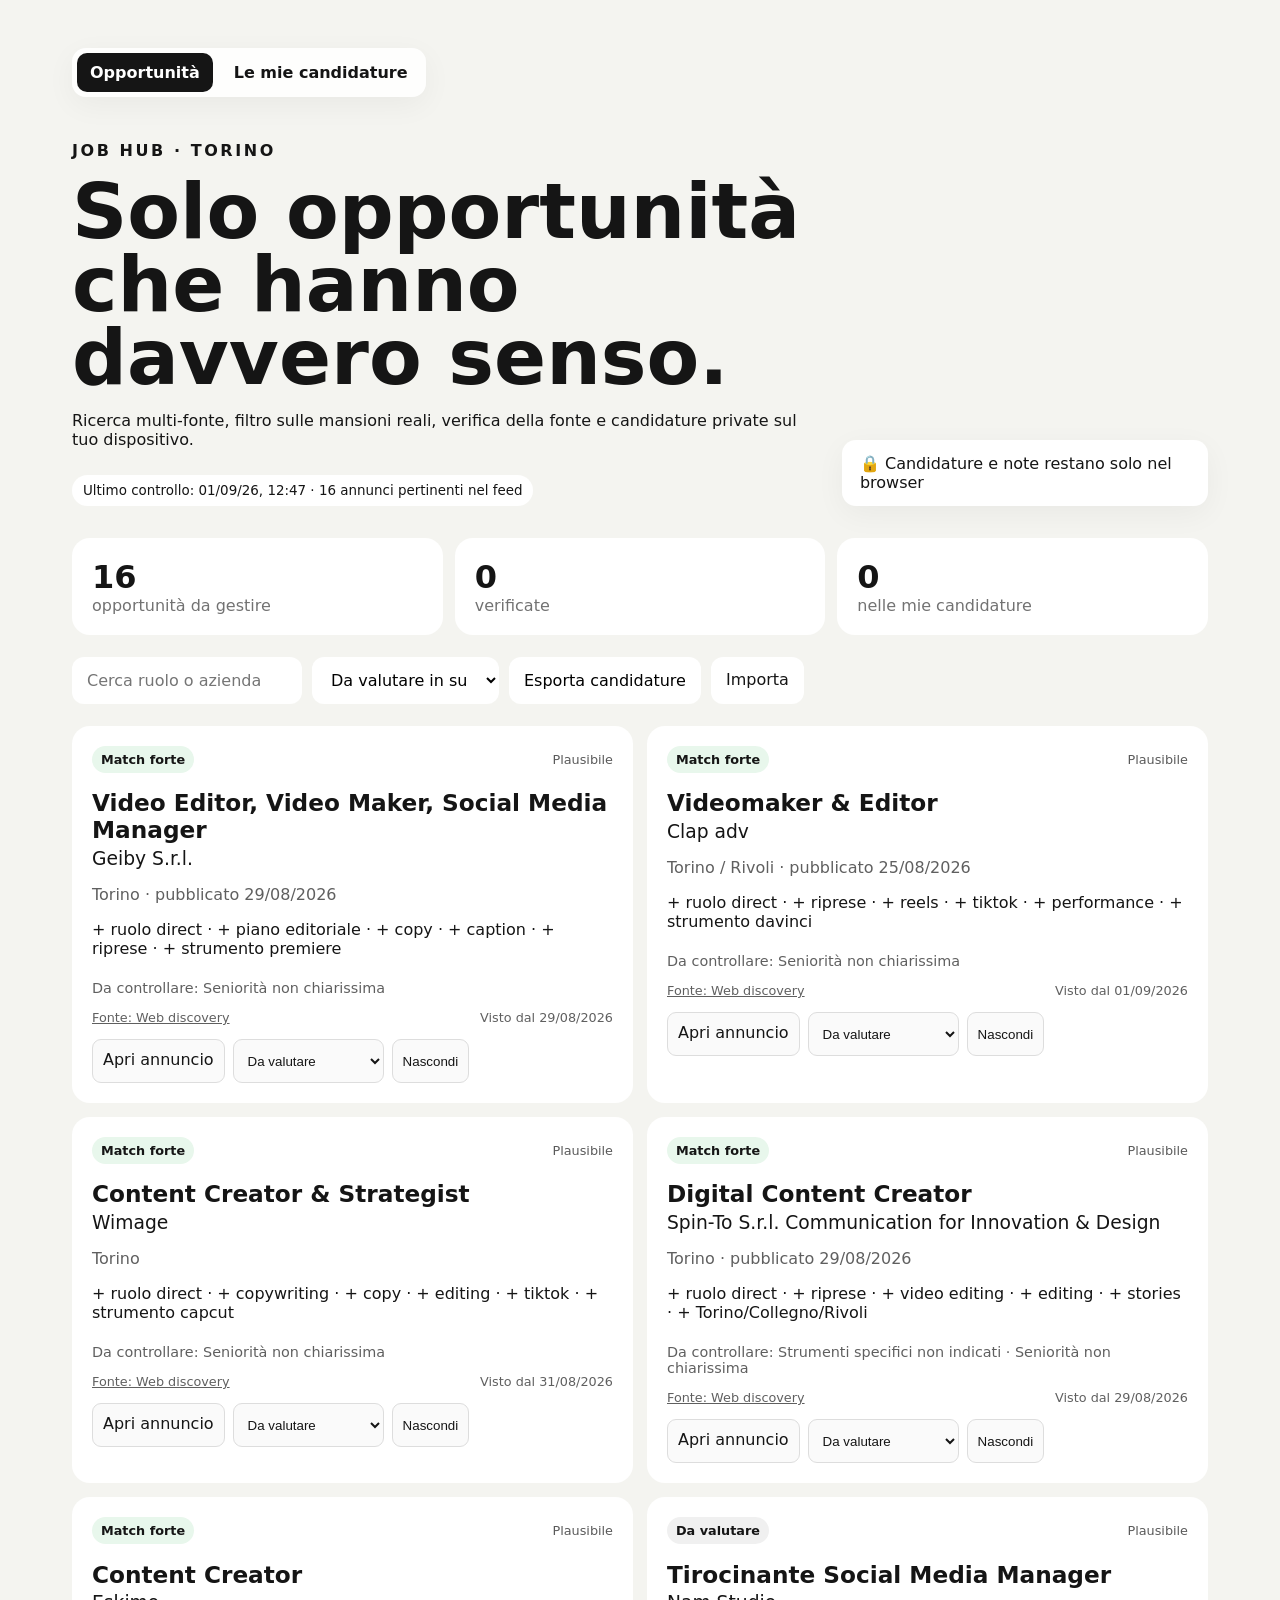
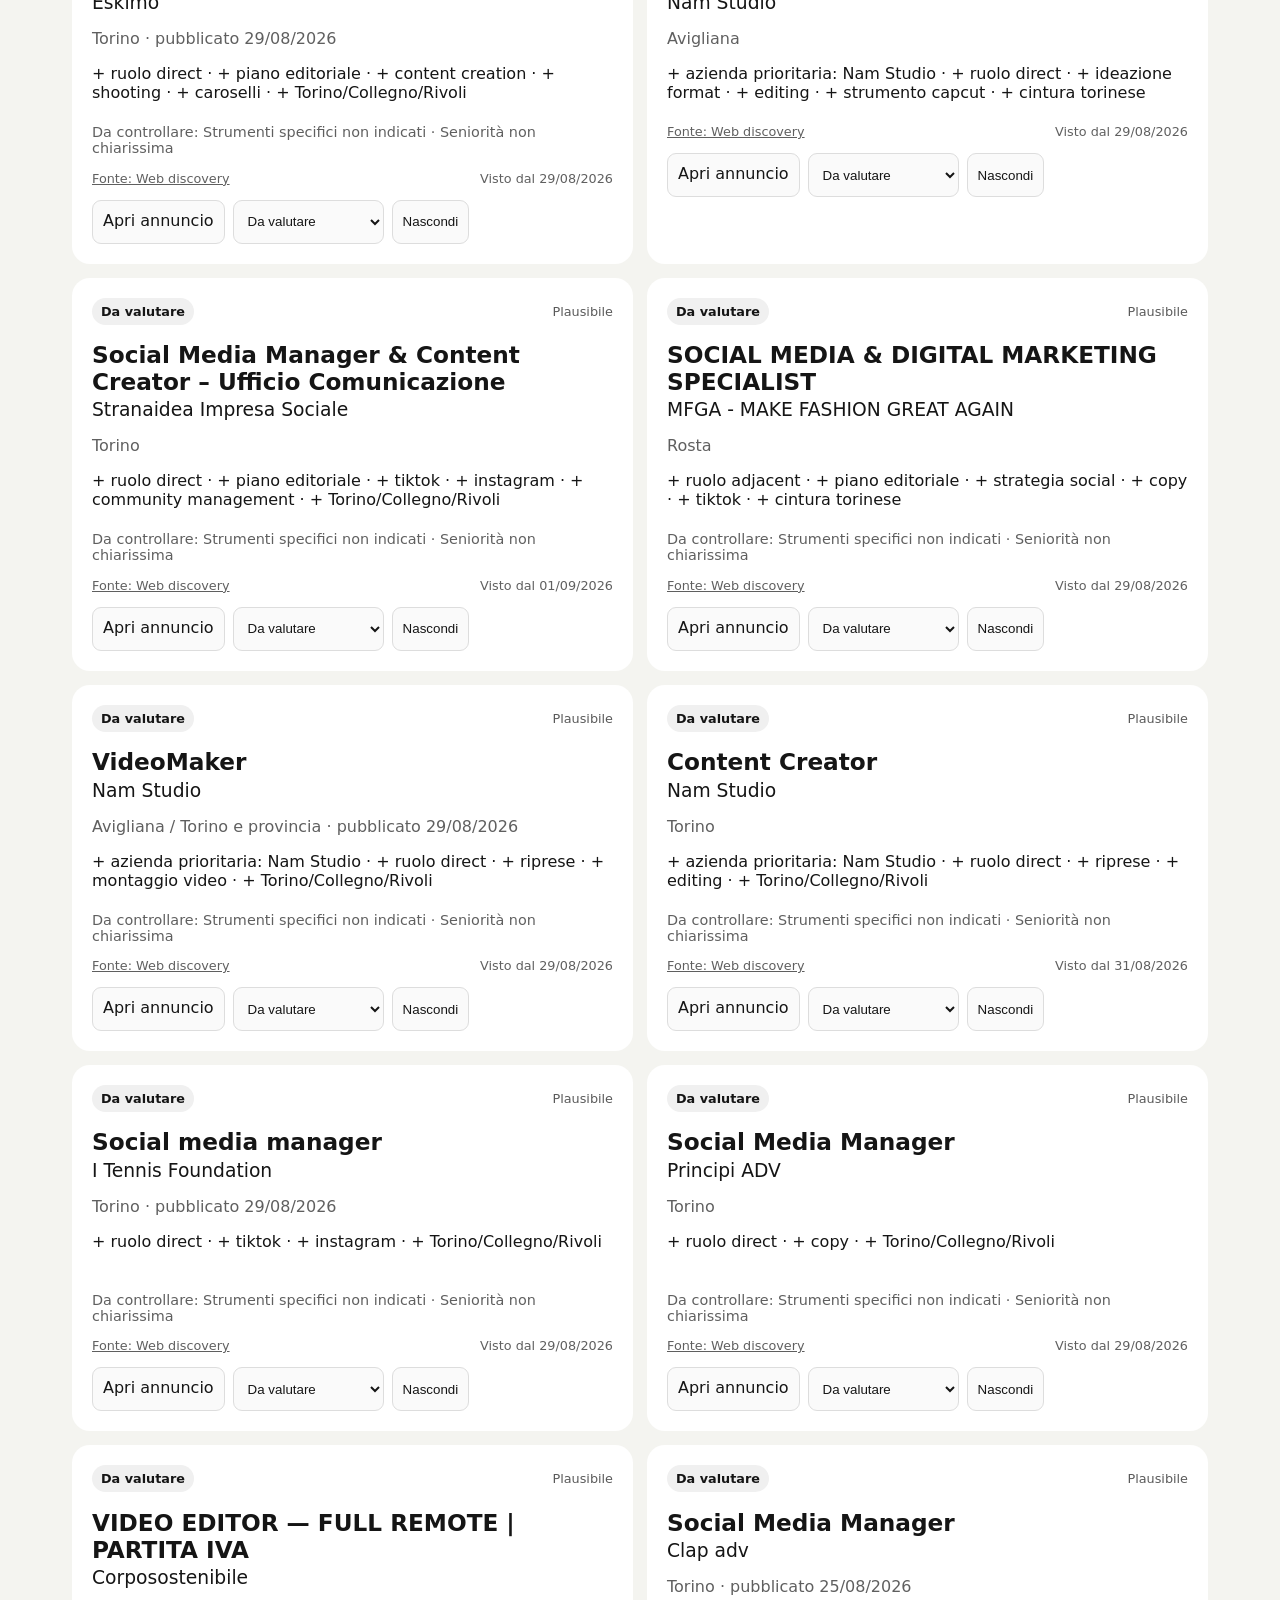
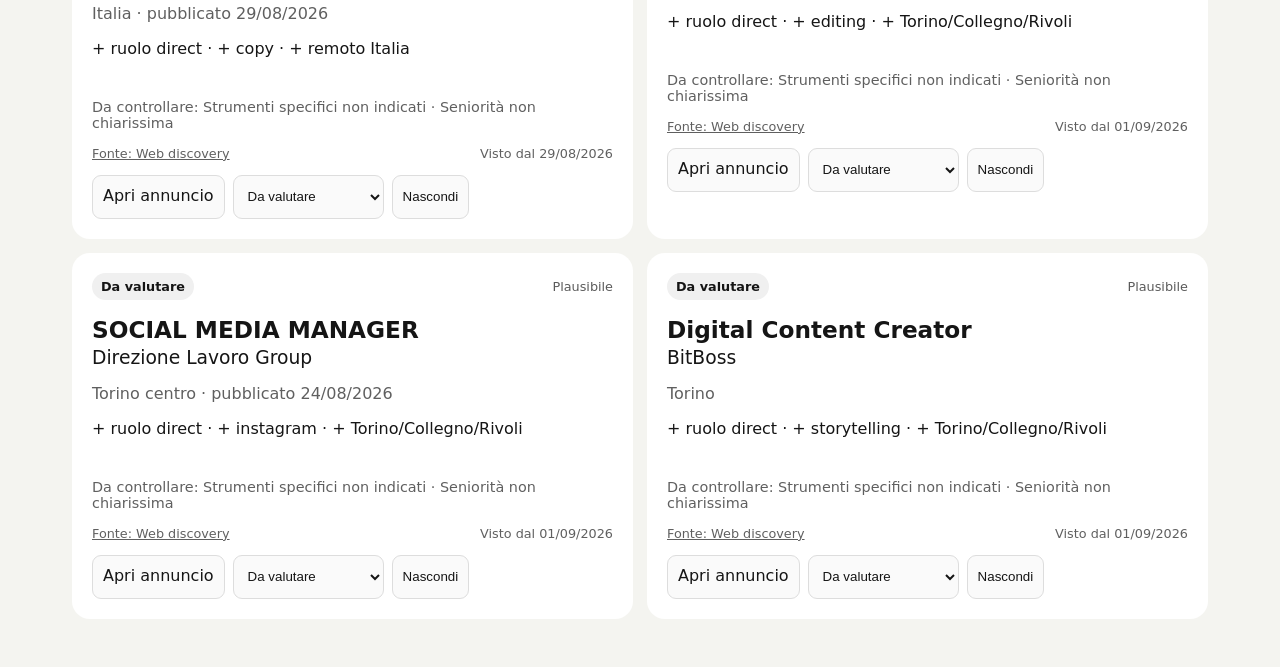
==== commit d4ba7a69: "fix: load mobile freshness guard on home" ====
--- a/public/index.html
+++ b/public/index.html
@@ -1 +1 @@
-<!doctype html><html lang="it"><head><meta charset="utf-8"><meta name="viewport" content="width=device-width,initial-scale=1,viewport-fit=cover"><meta name="referrer" content="no-referrer"><meta name="theme-color" content="#f4f4f0"><meta name="apple-mobile-web-app-capable" content="yes"><meta name="apple-mobile-web-app-status-bar-style" content="default"><meta name="apple-mobile-web-app-title" content="Job Hub"><meta http-equiv="Content-Security-Policy" content="default-src 'self'; style-src 'self'; script-src 'self'; img-src 'self' data:; connect-src 'self'; manifest-src 'self'"><title>Job Hub</title><link rel="manifest" href="manifest.webmanifest"><link rel="icon" href="icon.svg" type="image/svg+xml"><link rel="stylesheet" href="styles.css"></head><body><main><nav class="app-nav"><a class="active" href="./">Opportunità</a><a href="candidature.html">Le mie candidature</a></nav><header><div><p class="eyebrow">JOB HUB · TORINO</p><h1>Solo opportunità che hanno davvero senso.</h1><p>Ricerca multi-fonte, filtro sulle mansioni reali, verifica della fonte e candidature private sul tuo dispositivo.</p><p id="refreshStatus" class="refresh-status" aria-live="polite">Controllo ultimo aggiornamento…</p></div><div class="privacy">🔒 Candidature e note restano solo nel browser</div></header><section id="stats" class="stats"></section><section class="toolbar"><input id="search" placeholder="Cerca ruolo o azienda" aria-label="Cerca ruolo o azienda"><select id="minScore" aria-label="Filtra per qualità del match"><option value="60">Da valutare in su</option><option value="75">Solo match forti</option><option value="85">Match ≥85</option></select><button id="export">Esporta candidature</button><label class="button">Importa<input id="import" type="file" accept="application/json" hidden></label></section><section id="jobs" class="grid"></section><p id="empty" hidden>Nessuna opportunità con questi filtri.</p></main><script src="app.js?v=4"></script></body></html>+<!doctype html><html lang="it"><head><meta charset="utf-8"><meta name="viewport" content="width=device-width,initial-scale=1,viewport-fit=cover"><meta name="referrer" content="no-referrer"><meta name="theme-color" content="#f4f4f0"><meta name="apple-mobile-web-app-capable" content="yes"><meta name="apple-mobile-web-app-status-bar-style" content="default"><meta name="apple-mobile-web-app-title" content="Job Hub"><meta http-equiv="Content-Security-Policy" content="default-src 'self'; style-src 'self'; script-src 'self'; img-src 'self' data:; connect-src 'self'; manifest-src 'self'"><title>Job Hub</title><link rel="manifest" href="manifest.webmanifest"><link rel="icon" href="icon.svg" type="image/svg+xml"><link rel="stylesheet" href="styles.css"></head><body><main><nav class="app-nav"><a class="active" href="./">Opportunità</a><a href="candidature.html">Le mie candidature</a></nav><header><div><p class="eyebrow">JOB HUB · TORINO</p><h1>Solo opportunità che hanno davvero senso.</h1><p>Ricerca multi-fonte, filtro sulle mansioni reali, verifica della fonte e candidature private sul tuo dispositivo.</p><p id="refreshStatus" class="refresh-status" aria-live="polite">Controllo ultimo aggiornamento…</p></div><div class="privacy">🔒 Candidature e note restano solo nel browser</div></header><section id="stats" class="stats"></section><section class="toolbar"><input id="search" placeholder="Cerca ruolo o azienda" aria-label="Cerca ruolo o azienda"><select id="minScore" aria-label="Filtra per qualità del match"><option value="60">Da valutare in su</option><option value="75">Solo match forti</option><option value="85">Match ≥85</option></select><button id="export">Esporta candidature</button><label class="button">Importa<input id="import" type="file" accept="application/json" hidden></label></section><section id="jobs" class="grid"></section><p id="empty" hidden>Nessuna opportunità con questi filtri.</p></main><script src="freshness.js?v=1"></script><script src="app.js?v=4"></script></body></html>
